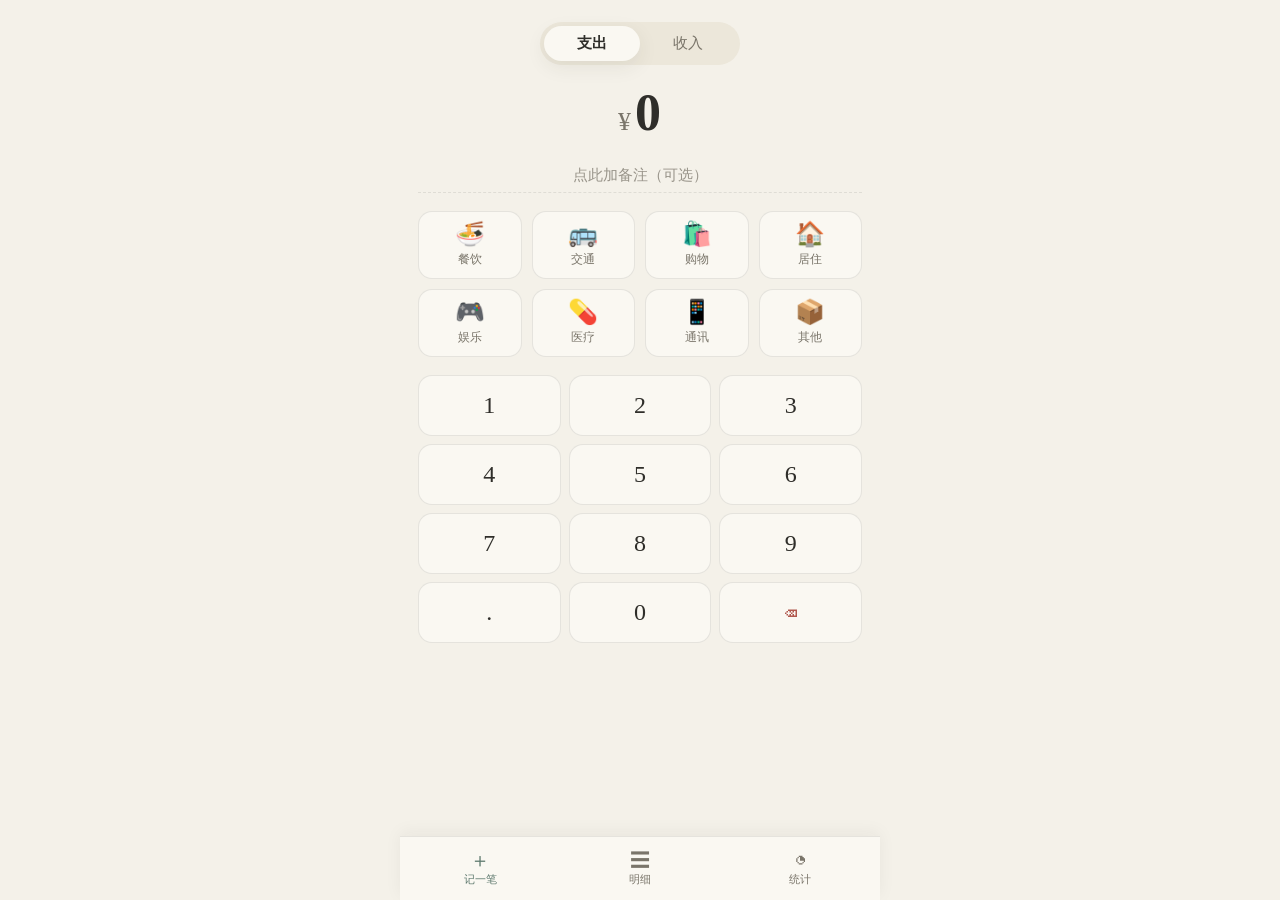
==== index.html @ 740f5653 "泉簿 V1：本地记账 PWA - 记一笔：金额→分类→存，支持备注，支出/收入切换 - 明细：按日分组，可编辑/删除；搜索金额/日期/备注 + 大类多选 - 统计：月切换，收支对比横条 + 支出分类排" ====
<!DOCTYPE html>
<html lang="zh-CN">
<head>
  <meta charset="UTF-8" />
  <meta name="viewport" content="width=device-width, initial-scale=1.0, maximum-scale=1.0, user-scalable=no, viewport-fit=cover" />
  <meta name="theme-color" content="#f4f1e9" />
  <title>泉簿</title>
  <link rel="manifest" href="manifest.webmanifest" />
  <link rel="icon" href="icons/icon.svg" type="image/svg+xml" />
  <link rel="apple-touch-icon" href="icons/icon.svg" />
  <meta name="apple-mobile-web-app-capable" content="yes" />
  <meta name="apple-mobile-web-app-status-bar-style" content="default" />
  <meta name="apple-mobile-web-app-title" content="泉簿" />
  <link rel="stylesheet" href="css/style.css" />
</head>
<body>
  <main class="app">

    <!-- ===== 记一笔 ===== -->
    <section class="view view--entry active" id="view-entry">
      <div class="type-toggle" id="type-toggle">
        <button class="type-btn active" data-type="expense">支出</button>
        <button class="type-btn" data-type="income">收入</button>
      </div>

      <div class="amount-display">
        <span class="amount-sign" id="amount-sign">¥</span>
        <span class="amount-value" id="amount-value">0</span>
      </div>

      <input class="note-input" id="note-input" type="text" maxlength="40"
             placeholder="点此加备注（可选）" autocomplete="off" />

      <div class="cats" id="cats"></div>

      <div class="keypad" id="keypad">
        <button class="key" data-k="1">1</button>
        <button class="key" data-k="2">2</button>
        <button class="key" data-k="3">3</button>
        <button class="key" data-k="4">4</button>
        <button class="key" data-k="5">5</button>
        <button class="key" data-k="6">6</button>
        <button class="key" data-k="7">7</button>
        <button class="key" data-k="8">8</button>
        <button class="key" data-k="9">9</button>
        <button class="key" data-k=".">.</button>
        <button class="key" data-k="0">0</button>
        <button class="key key--del" data-k="del">⌫</button>
      </div>
    </section>

    <!-- ===== 明细 ===== -->
    <section class="view view--list" id="view-list">
      <header class="view-head">
        <div class="month-stat">
          <span class="month-stat__label">本月支出</span>
          <span class="month-stat__value" id="list-month-expense">¥0</span>
        </div>
        <button class="ghost-btn" id="backup-btn">备份</button>
      </header>

      <div class="search">
        <div class="search-box">
          <span class="search-ico">🔍</span>
          <input type="search" id="search-input" placeholder="搜金额 / 日期 / 备注" autocomplete="off" />
          <button class="search-clear" id="search-clear" hidden aria-label="清空">✕</button>
        </div>
        <div class="search-cats" id="search-cats" hidden></div>
      </div>

      <div class="search-summary" id="search-summary" hidden></div>
      <div class="list-body" id="list-body"></div>
    </section>

    <!-- ===== 统计 ===== -->
    <section class="view view--stats" id="view-stats">
      <header class="view-head view-head--center">
        <button class="month-nav" id="month-prev" aria-label="上个月">‹</button>
        <span class="month-cur" id="month-cur">2026-07</span>
        <button class="month-nav" id="month-next" aria-label="下个月">›</button>
      </header>

      <div class="compare">
        <div class="cmp-row">
          <div class="cmp-head">
            <span class="cmp-label"><span class="cmp-dot cmp-dot--income"></span>收入</span>
            <span class="cmp-amt cmp-amt--income" id="stat-income">¥0</span>
          </div>
          <div class="cmp-bar"><span class="cmp-fill cmp-fill--income" id="bar-income"></span></div>
        </div>
        <div class="cmp-row">
          <div class="cmp-head">
            <span class="cmp-label"><span class="cmp-dot cmp-dot--expense"></span>支出</span>
            <span class="cmp-amt cmp-amt--expense" id="stat-expense">¥0</span>
          </div>
          <div class="cmp-bar"><span class="cmp-fill cmp-fill--expense" id="bar-expense"></span></div>
        </div>
        <div class="cmp-balance">
          <span>本月结余</span>
          <span class="cmp-balance__value" id="stat-balance">¥0</span>
        </div>
      </div>

      <div class="rank-wrap" id="rank-wrap">
        <div class="rank-title">支出分类排行</div>
        <div class="rank-list" id="rank-list"></div>
      </div>
      <p class="stats-empty" id="stats-empty" hidden>本月还没有支出记录</p>
    </section>

    <!-- ===== 底部导航 ===== -->
    <nav class="tabbar" id="tabbar">
      <button class="tab active" data-view="entry">
        <span class="tab__ico">＋</span><span class="tab__txt">记一笔</span>
      </button>
      <button class="tab" data-view="list">
        <span class="tab__ico">☰</span><span class="tab__txt">明细</span>
      </button>
      <button class="tab" data-view="stats">
        <span class="tab__ico">◔</span><span class="tab__txt">统计</span>
      </button>
    </nav>
  </main>

  <!-- 编辑弹层 -->
  <div class="modal" id="edit-modal" hidden>
    <div class="modal__mask" data-close></div>
    <div class="modal__panel">
      <h3 class="modal__title">编辑记录</h3>
      <label class="field">
        <span>金额</span>
        <input type="number" inputmode="decimal" id="edit-amount" step="0.01" />
      </label>
      <label class="field">
        <span>分类</span>
        <select id="edit-category"></select>
      </label>
      <label class="field">
        <span>日期</span>
        <input type="date" id="edit-date" />
      </label>
      <label class="field">
        <span>备注</span>
        <input type="text" id="edit-note" maxlength="40" placeholder="可留空" />
      </label>
      <div class="modal__actions">
        <button class="btn btn--danger" id="edit-delete">删除</button>
        <div class="modal__actions-right">
          <button class="btn btn--ghost" data-close>取消</button>
          <button class="btn btn--primary" id="edit-save">保存</button>
        </div>
      </div>
    </div>
  </div>

  <!-- 备份弹层 -->
  <div class="modal" id="backup-modal" hidden>
    <div class="modal__mask" data-close></div>
    <div class="modal__panel">
      <h3 class="modal__title">数据备份</h3>
      <p class="modal__desc">泉簿数据只存在这台手机里。换手机或清缓存前，请导出备份。</p>
      <div class="modal__stack">
        <button class="btn btn--primary" id="export-btn">导出备份（下载文件）</button>
        <button class="btn btn--ghost" id="import-btn">从备份文件恢复</button>
        <input type="file" id="import-file" accept="application/json,.json" hidden />
      </div>
      <div class="modal__actions">
        <div class="modal__actions-right">
          <button class="btn btn--ghost" data-close>关闭</button>
        </div>
      </div>
    </div>
  </div>

  <div class="toast" id="toast" hidden></div>

  <script src="js/db.js"></script>
  <script src="js/app.js"></script>
</body>
</html>
---- css/style.css ----
/* 泉簿 · 素雅水墨风 */
:root{
  --paper:#f4f1e9;
  --paper-2:#ece7da;
  --card:#faf8f2;
  --ink:#2f2e2a;
  --ink-soft:#7a756a;
  --jade:#5f7a6f;      /* 青瓷 · 收入 */
  --cinnabar:#b1584e;  /* 朱砂 · 支出 */
  --gold:#b8944d;
  --line:rgba(47,46,42,.10);
  --shadow:0 6px 20px rgba(47,46,42,.08);
  --tab-h:64px;
}

*{box-sizing:border-box;-webkit-tap-highlight-color:transparent;}
html,body{margin:0;padding:0;}
body{
  font-family:-apple-system,BlinkMacSystemFont,"PingFang SC","Hiragino Sans GB","Microsoft YaHei","Noto Serif SC",serif;
  background:var(--paper);
  color:var(--ink);
  overscroll-behavior:none;
}
button{font-family:inherit;cursor:pointer;border:none;background:none;color:inherit;}

.app{
  max-width:480px;
  margin:0 auto;
  min-height:100vh;
  min-height:100dvh;
  position:relative;
  padding-bottom:calc(var(--tab-h) + env(safe-area-inset-bottom));
}

/* ---------- 视图切换 ---------- */
.view{display:none;padding:16px 18px 8px;}
.view.active{display:block;animation:fade .2s ease;}
@keyframes fade{from{opacity:.4}to{opacity:1}}

/* ---------- 记一笔 ---------- */
.type-toggle{
  display:flex;background:var(--paper-2);border-radius:999px;padding:4px;
  width:200px;margin:6px auto 0;
}
.type-btn{
  flex:1;padding:8px 0;border-radius:999px;font-size:15px;color:var(--ink-soft);
  transition:.18s;
}
.type-btn.active{background:var(--card);color:var(--ink);box-shadow:var(--shadow);font-weight:600;}

.amount-display{
  text-align:center;margin:22px 0 20px;display:flex;justify-content:center;align-items:baseline;gap:4px;
}
.amount-sign{font-size:26px;color:var(--ink-soft);}
.amount-value{font-size:52px;font-weight:600;letter-spacing:1px;line-height:1;word-break:break-all;}
.view--entry.income-mode .amount-value{color:var(--jade);}
.view--entry:not(.income-mode) .amount-value{color:var(--ink);}

.note-input{
  display:block;width:100%;text-align:center;margin:0 auto 18px;
  background:transparent;border:none;border-bottom:1px dashed var(--line);
  padding:8px 4px;font-size:15px;color:var(--ink);font-family:inherit;
}
.note-input::placeholder{color:var(--ink-soft);opacity:.75;}
.note-input:focus{outline:none;border-bottom-color:var(--jade);}

.cats{
  display:grid;grid-template-columns:repeat(4,1fr);gap:10px;margin-bottom:18px;
}
.cat{
  display:flex;flex-direction:column;align-items:center;gap:5px;
  padding:10px 4px;border-radius:14px;background:var(--card);border:1px solid var(--line);
  transition:.15s;
}
.cat:active{transform:scale(.94);}
.cat.selected{border-color:var(--jade);box-shadow:0 0 0 2px rgba(95,122,111,.25);}
.cat__ico{font-size:24px;line-height:1;}
.cat__txt{font-size:12px;color:var(--ink-soft);}

.keypad{display:grid;grid-template-columns:repeat(3,1fr);gap:8px;}
.key{
  background:var(--card);border:1px solid var(--line);border-radius:14px;
  font-size:24px;padding:16px 0;transition:.1s;font-weight:500;
}
.key:active{background:var(--paper-2);transform:scale(.97);}
.key--del{color:var(--cinnabar);}

/* ---------- 通用 header ---------- */
.view-head{display:flex;align-items:center;justify-content:space-between;margin:4px 0 14px;}
.view-head--center{justify-content:center;gap:20px;}
.month-stat__label{font-size:13px;color:var(--ink-soft);display:block;}
.month-stat__value{font-size:26px;font-weight:600;color:var(--cinnabar);}
.ghost-btn{border:1px solid var(--line);border-radius:999px;padding:7px 16px;font-size:13px;color:var(--ink-soft);background:var(--card);}
.month-nav{font-size:26px;color:var(--ink-soft);padding:0 6px;width:40px;}
.month-cur{font-size:18px;font-weight:600;min-width:96px;text-align:center;}

/* ---------- 搜索 ---------- */
.search{margin-bottom:14px;}
.search-box{display:flex;align-items:center;gap:8px;background:var(--card);border:1px solid var(--line);border-radius:12px;padding:9px 12px;}
.search-ico{font-size:15px;opacity:.55;}
.search-box input{flex:1;border:none;background:transparent;font-size:15px;color:var(--ink);font-family:inherit;outline:none;-webkit-appearance:none;min-width:0;}
.search-box input::-webkit-search-cancel-button{display:none;}
.search-clear{width:22px;height:22px;border-radius:50%;background:var(--paper-2);color:var(--ink-soft);font-size:11px;display:grid;place-items:center;flex:none;}
.search-cats{margin-top:12px;animation:fade .18s ease;}
.chip-group{display:flex;flex-wrap:wrap;align-items:center;gap:8px;margin-bottom:10px;}
.chip-group:last-child{margin-bottom:0;}
.chip-group__label{font-size:12px;color:var(--ink-soft);width:100%;margin-bottom:-2px;}
.chip{border:1px solid var(--line);background:var(--card);border-radius:999px;padding:6px 12px;font-size:13px;color:var(--ink-soft);transition:.12s;}
.chip.on{background:var(--jade);color:#fff;border-color:var(--jade);}
.chip:active{transform:scale(.95);}
.search-summary{font-size:13px;color:var(--ink-soft);margin:0 4px 12px;}

/* ---------- 明细列表 ---------- */
.list-body{display:flex;flex-direction:column;gap:16px;}
.day-group__head{
  display:flex;justify-content:space-between;font-size:12.5px;color:var(--ink-soft);
  padding:0 4px 6px;border-bottom:1px solid var(--line);margin-bottom:4px;
}
.tx{
  display:flex;align-items:center;gap:12px;padding:11px 6px;border-radius:12px;
}
.tx:active{background:var(--paper-2);}
.tx__ico{font-size:22px;width:38px;height:38px;display:grid;place-items:center;background:var(--card);border-radius:50%;border:1px solid var(--line);}
.tx__main{flex:1;min-width:0;}
.tx__cat{font-size:15px;}
.tx__note{font-size:12px;color:var(--ink-soft);white-space:nowrap;overflow:hidden;text-overflow:ellipsis;}
.tx__amt{font-size:17px;font-weight:600;}
.tx__amt.expense{color:var(--ink);}
.tx__amt.income{color:var(--jade);}
.empty{text-align:center;color:var(--ink-soft);padding:60px 0;font-size:14px;}

/* ---------- 统计 ---------- */
.compare{background:var(--card);border:1px solid var(--line);border-radius:16px;padding:18px 16px;margin-bottom:22px;}
.cmp-row{margin-bottom:16px;}
.cmp-head{display:flex;justify-content:space-between;align-items:baseline;margin-bottom:7px;}
.cmp-label{font-size:14px;color:var(--ink-soft);display:flex;align-items:center;gap:7px;}
.cmp-dot{width:9px;height:9px;border-radius:3px;display:inline-block;}
.cmp-dot--income{background:var(--jade);}
.cmp-dot--expense{background:var(--cinnabar);}
.cmp-amt{font-size:19px;font-weight:600;}
.cmp-amt--income{color:var(--jade);}
.cmp-amt--expense{color:var(--cinnabar);}
.cmp-bar{height:10px;background:var(--paper-2);border-radius:999px;overflow:hidden;}
.cmp-fill{display:block;height:100%;border-radius:999px;width:0;transition:width .4s ease;}
.cmp-fill--income{background:var(--jade);}
.cmp-fill--expense{background:var(--cinnabar);}
.cmp-balance{display:flex;justify-content:space-between;align-items:baseline;padding-top:14px;border-top:1px solid var(--line);font-size:14px;color:var(--ink-soft);}
.cmp-balance__value{font-size:19px;font-weight:700;color:var(--ink);}
.cmp-balance__value.pos{color:var(--jade);}
.cmp-balance__value.neg{color:var(--cinnabar);}

.rank-wrap{margin-top:4px;}
.rank-title{font-size:13px;color:var(--ink-soft);margin:0 4px 14px;}
.rank-list{display:flex;flex-direction:column;gap:15px;}
.rank-head{display:flex;justify-content:space-between;align-items:baseline;margin-bottom:6px;}
.rank-cat{font-size:14.5px;color:var(--ink);}
.rank-meta{display:flex;gap:10px;align-items:baseline;}
.rank-pct{color:var(--ink-soft);font-size:12.5px;}
.rank-amt{font-weight:600;font-size:14.5px;}
.rank-bar{height:8px;background:var(--paper-2);border-radius:999px;overflow:hidden;}
.rank-fill{display:block;height:100%;border-radius:999px;min-width:6px;transition:width .35s ease;}
.stats-empty{text-align:center;color:var(--ink-soft);padding:40px 0;}

/* ---------- 底部导航 ---------- */
.tabbar{
  position:fixed;left:50%;transform:translateX(-50%);bottom:0;width:100%;max-width:480px;
  height:calc(var(--tab-h) + env(safe-area-inset-bottom));
  padding-bottom:env(safe-area-inset-bottom);
  display:flex;background:var(--card);border-top:1px solid var(--line);
  box-shadow:0 -4px 16px rgba(47,46,42,.05);z-index:20;
}
.tab{flex:1;display:flex;flex-direction:column;align-items:center;justify-content:center;gap:2px;color:var(--ink-soft);transition:.15s;}
.tab.active{color:var(--jade);}
.tab__ico{font-size:20px;line-height:1;}
.tab__txt{font-size:11px;}

/* ---------- 弹层 ---------- */
.modal{position:fixed;inset:0;z-index:40;display:flex;align-items:flex-end;justify-content:center;}
.modal[hidden]{display:none;}
.modal__mask{position:absolute;inset:0;background:rgba(47,46,42,.35);}
.modal__panel{
  position:relative;width:100%;max-width:480px;background:var(--paper);
  border-radius:20px 20px 0 0;padding:22px 20px calc(22px + env(safe-area-inset-bottom));
  box-shadow:var(--shadow);animation:slideup .22s ease;
}
@keyframes slideup{from{transform:translateY(30px);opacity:.6}to{transform:translateY(0);opacity:1}}
.modal__title{margin:0 0 14px;font-size:18px;}
.modal__desc{margin:0 0 16px;font-size:13px;color:var(--ink-soft);line-height:1.6;}
.field{display:flex;flex-direction:column;gap:6px;margin-bottom:14px;font-size:13px;color:var(--ink-soft);}
.field input,.field select{
  border:1px solid var(--line);border-radius:12px;padding:12px;font-size:16px;color:var(--ink);
  background:var(--card);width:100%;
}
.modal__actions{display:flex;align-items:center;justify-content:space-between;margin-top:6px;}
.modal__actions-right{display:flex;gap:10px;margin-left:auto;}
.modal__stack{display:flex;flex-direction:column;gap:10px;margin-bottom:8px;}
.btn{border-radius:12px;padding:11px 18px;font-size:15px;font-weight:500;transition:.12s;}
.btn:active{transform:scale(.97);}
.btn--primary{background:var(--jade);color:#fff;}
.btn--ghost{background:var(--paper-2);color:var(--ink);}
.btn--danger{background:transparent;color:var(--cinnabar);border:1px solid rgba(177,88,78,.4);}

/* ---------- 提示 ---------- */
.toast{
  position:fixed;left:50%;bottom:calc(var(--tab-h) + 24px);transform:translateX(-50%);
  background:rgba(47,46,42,.92);color:#f4f1e9;padding:10px 20px;border-radius:999px;
  font-size:14px;z-index:60;animation:fade .2s ease;pointer-events:none;
}
.toast[hidden]{display:none;}
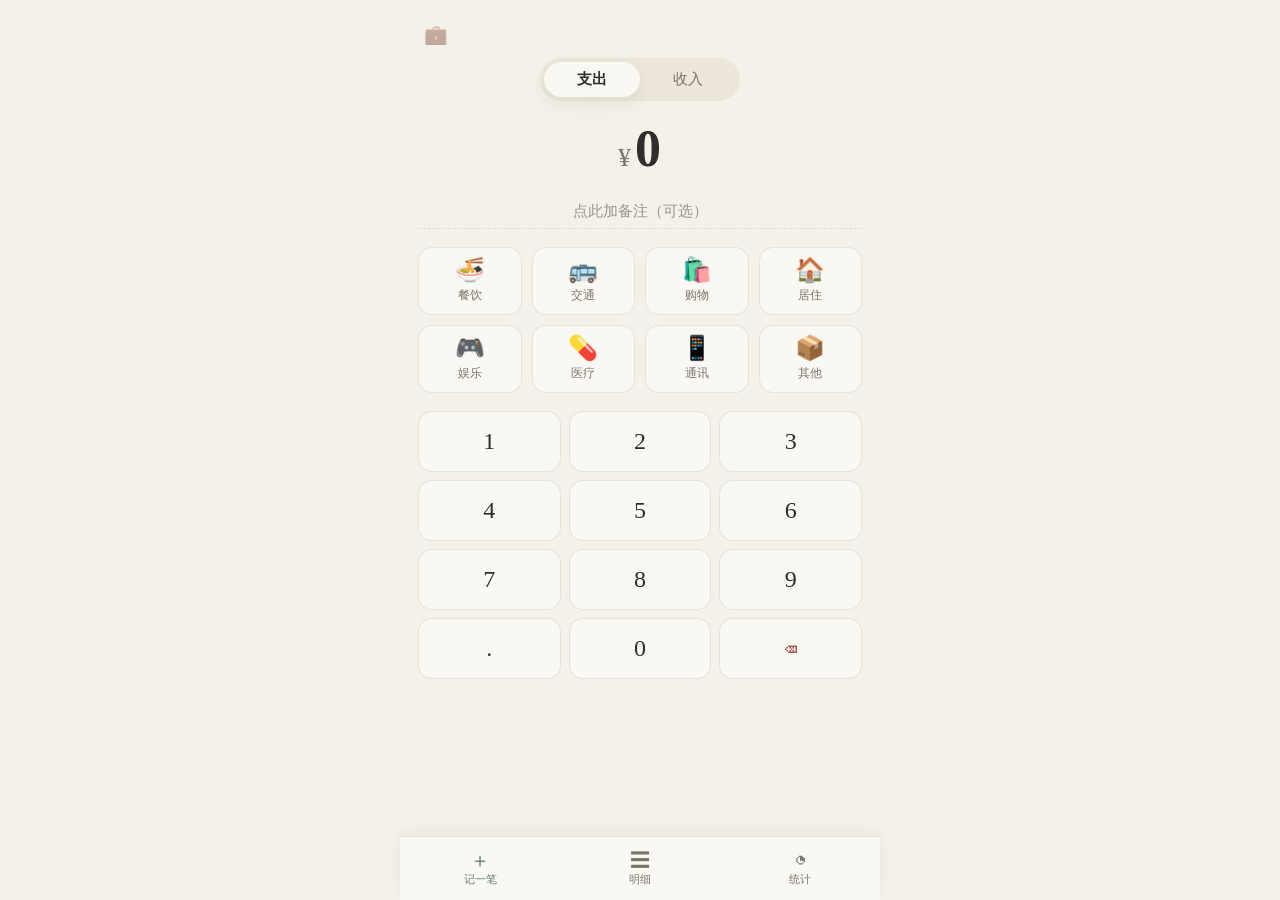
==== commit 8ff7b5b0: "新增项目/出差模式（报销记账） - 首页左上角公文包入口，进行中显示金色横幅 - 项目内消费自动归集，且不计入个人月度统计（分开算） - 手动结束、跨重启保留（localStorage） - 项目详情" ====
--- a/index.html
+++ b/index.html
@@ -18,6 +18,15 @@
 
     <!-- ===== 记一笔 ===== -->
     <section class="view view--entry active" id="view-entry">
+      <div class="entry-head">
+        <button class="proj-btn" id="proj-btn" aria-label="项目 / 出差记账">💼</button>
+        <button class="proj-banner" id="proj-banner" hidden>
+          <span class="proj-banner__dot"></span>
+          <span class="proj-banner__name" id="proj-banner-name">项目</span>
+          <span class="proj-banner__amt" id="proj-banner-amt">¥0</span>
+        </button>
+      </div>
+
       <div class="type-toggle" id="type-toggle">
         <button class="type-btn active" data-type="expense">支出</button>
         <button class="type-btn" data-type="income">收入</button>
@@ -172,6 +181,35 @@
     </div>
   </div>
 
+  <!-- 项目面板 -->
+  <div class="modal" id="projects-modal" hidden>
+    <div class="modal__mask" data-close></div>
+    <div class="modal__panel">
+      <h3 class="modal__title">项目 · 出差记账</h3>
+      <p class="modal__desc">开始项目后，这段时间记的账会自动归到项目里，且不计入个人统计。适合出差、活动等报销场景。</p>
+      <div id="proj-active" hidden></div>
+      <button class="btn btn--primary" id="proj-start" style="width:100%">＋ 开始新项目</button>
+      <div class="proj-new" id="proj-new" hidden>
+        <input id="proj-name" type="text" maxlength="24" placeholder="项目名称" autocomplete="off" />
+        <button class="btn btn--primary" id="proj-create">确定</button>
+      </div>
+      <div class="proj-list" id="proj-list"></div>
+      <div class="modal__actions">
+        <div class="modal__actions-right"><button class="btn btn--ghost" data-close>关闭</button></div>
+      </div>
+    </div>
+  </div>
+
+  <!-- 项目详情 -->
+  <div class="proj-detail" id="proj-detail" hidden>
+    <header class="proj-detail__head">
+      <button class="proj-detail__back" id="proj-detail-back" aria-label="返回">‹</button>
+      <span class="proj-detail__title" id="proj-detail-title">项目</span>
+      <span class="proj-detail__spacer"></span>
+    </header>
+    <div class="proj-detail__body" id="proj-detail-body"></div>
+  </div>
+
   <div class="toast" id="toast" hidden></div>
 
   <script src="js/db.js"></script>
--- a/css/style.css
+++ b/css/style.css
@@ -207,3 +207,55 @@
   font-size:14px;z-index:60;animation:fade .2s ease;pointer-events:none;
 }
 .toast[hidden]{display:none;}
+
+/* ---------- 项目 / 出差 ---------- */
+.entry-head{display:flex;align-items:center;gap:10px;min-height:36px;margin-bottom:2px;}
+.proj-btn{width:36px;height:36px;border-radius:10px;font-size:19px;opacity:.4;display:grid;place-items:center;flex:none;transition:.15s;}
+.proj-btn.on{opacity:1;background:rgba(184,148,77,.15);}
+.proj-btn:active{transform:scale(.9);}
+.proj-banner{flex:1;min-width:0;display:flex;align-items:center;gap:8px;
+  background:rgba(184,148,77,.14);border:1px solid rgba(184,148,77,.45);
+  border-radius:12px;padding:8px 12px;text-align:left;}
+.proj-banner[hidden]{display:none;}
+.proj-banner__dot{width:8px;height:8px;border-radius:50%;background:var(--gold);flex:none;animation:pulse 1.8s infinite;}
+.proj-banner__name{flex:1;min-width:0;font-size:14px;font-weight:600;color:#8a6a2e;overflow:hidden;text-overflow:ellipsis;white-space:nowrap;}
+.proj-banner__amt{font-size:14px;font-weight:700;color:#8a6a2e;flex:none;}
+@keyframes pulse{0%,100%{opacity:1}50%{opacity:.25}}
+
+.proj-new{display:flex;gap:8px;margin-top:10px;}
+.proj-new[hidden]{display:none;}
+.proj-new input{flex:1;min-width:0;border:1px solid var(--line);border-radius:12px;padding:11px 12px;font-size:16px;background:var(--card);color:var(--ink);}
+.proj-list-title{font-size:12px;color:var(--ink-soft);margin:16px 4px 6px;}
+.proj-item{display:flex;width:100%;align-items:center;gap:10px;padding:12px 8px;border-radius:12px;text-align:left;}
+.proj-item:active{background:var(--paper-2);}
+.proj-item__main{flex:1;min-width:0;}
+.proj-item__name{font-size:15px;}
+.proj-item__meta{font-size:12px;color:var(--ink-soft);}
+.proj-item__amt{font-weight:600;flex:none;}
+.proj-empty{color:var(--ink-soft);font-size:13px;text-align:center;padding:18px 0;}
+.proj-active-card{background:rgba(184,148,77,.12);border:1px solid rgba(184,148,77,.4);border-radius:14px;padding:14px;margin-bottom:14px;}
+.pac-top{display:flex;align-items:center;gap:8px;}
+.pac-badge{font-size:11px;background:var(--gold);color:#fff;padding:2px 9px;border-radius:999px;}
+.pac-name{font-size:15px;font-weight:600;}
+.pac-amt{font-size:24px;font-weight:700;color:var(--cinnabar);margin:6px 0 12px;}
+.pac-actions{display:flex;gap:8px;}
+.pac-actions .btn{flex:1;padding:9px;font-size:14px;}
+
+.proj-detail{position:fixed;inset:0;z-index:50;background:var(--paper);display:flex;flex-direction:column;
+  max-width:480px;margin:0 auto;animation:slidein .2s ease;}
+.proj-detail[hidden]{display:none;}
+@keyframes slidein{from{transform:translateX(24px);opacity:.4}to{transform:translateX(0);opacity:1}}
+.proj-detail__head{display:flex;align-items:center;padding:14px 12px;border-bottom:1px solid var(--line);
+  padding-top:calc(14px + env(safe-area-inset-top));}
+.proj-detail__back{font-size:28px;width:32px;color:var(--ink-soft);flex:none;line-height:1;}
+.proj-detail__title{flex:1;text-align:center;font-size:17px;font-weight:600;overflow:hidden;text-overflow:ellipsis;white-space:nowrap;padding:0 8px;}
+.proj-detail__spacer{width:32px;flex:none;}
+.proj-detail__body{flex:1;overflow-y:auto;padding:18px 18px calc(24px + env(safe-area-inset-bottom));}
+.pd-summary{text-align:center;margin-bottom:18px;}
+.pd-total-label{font-size:12px;color:var(--ink-soft);}
+.pd-total{font-size:34px;font-weight:700;color:var(--cinnabar);margin:2px 0;}
+.pd-meta{font-size:12.5px;color:var(--ink-soft);}
+.pd-live{color:var(--gold);}
+.pd-actions{display:flex;flex-wrap:wrap;gap:8px;justify-content:center;margin-bottom:8px;}
+.pd-actions .btn{padding:8px 14px;font-size:13px;}
+.pd-section-title{font-size:13px;color:var(--ink-soft);margin:20px 4px 10px;}
